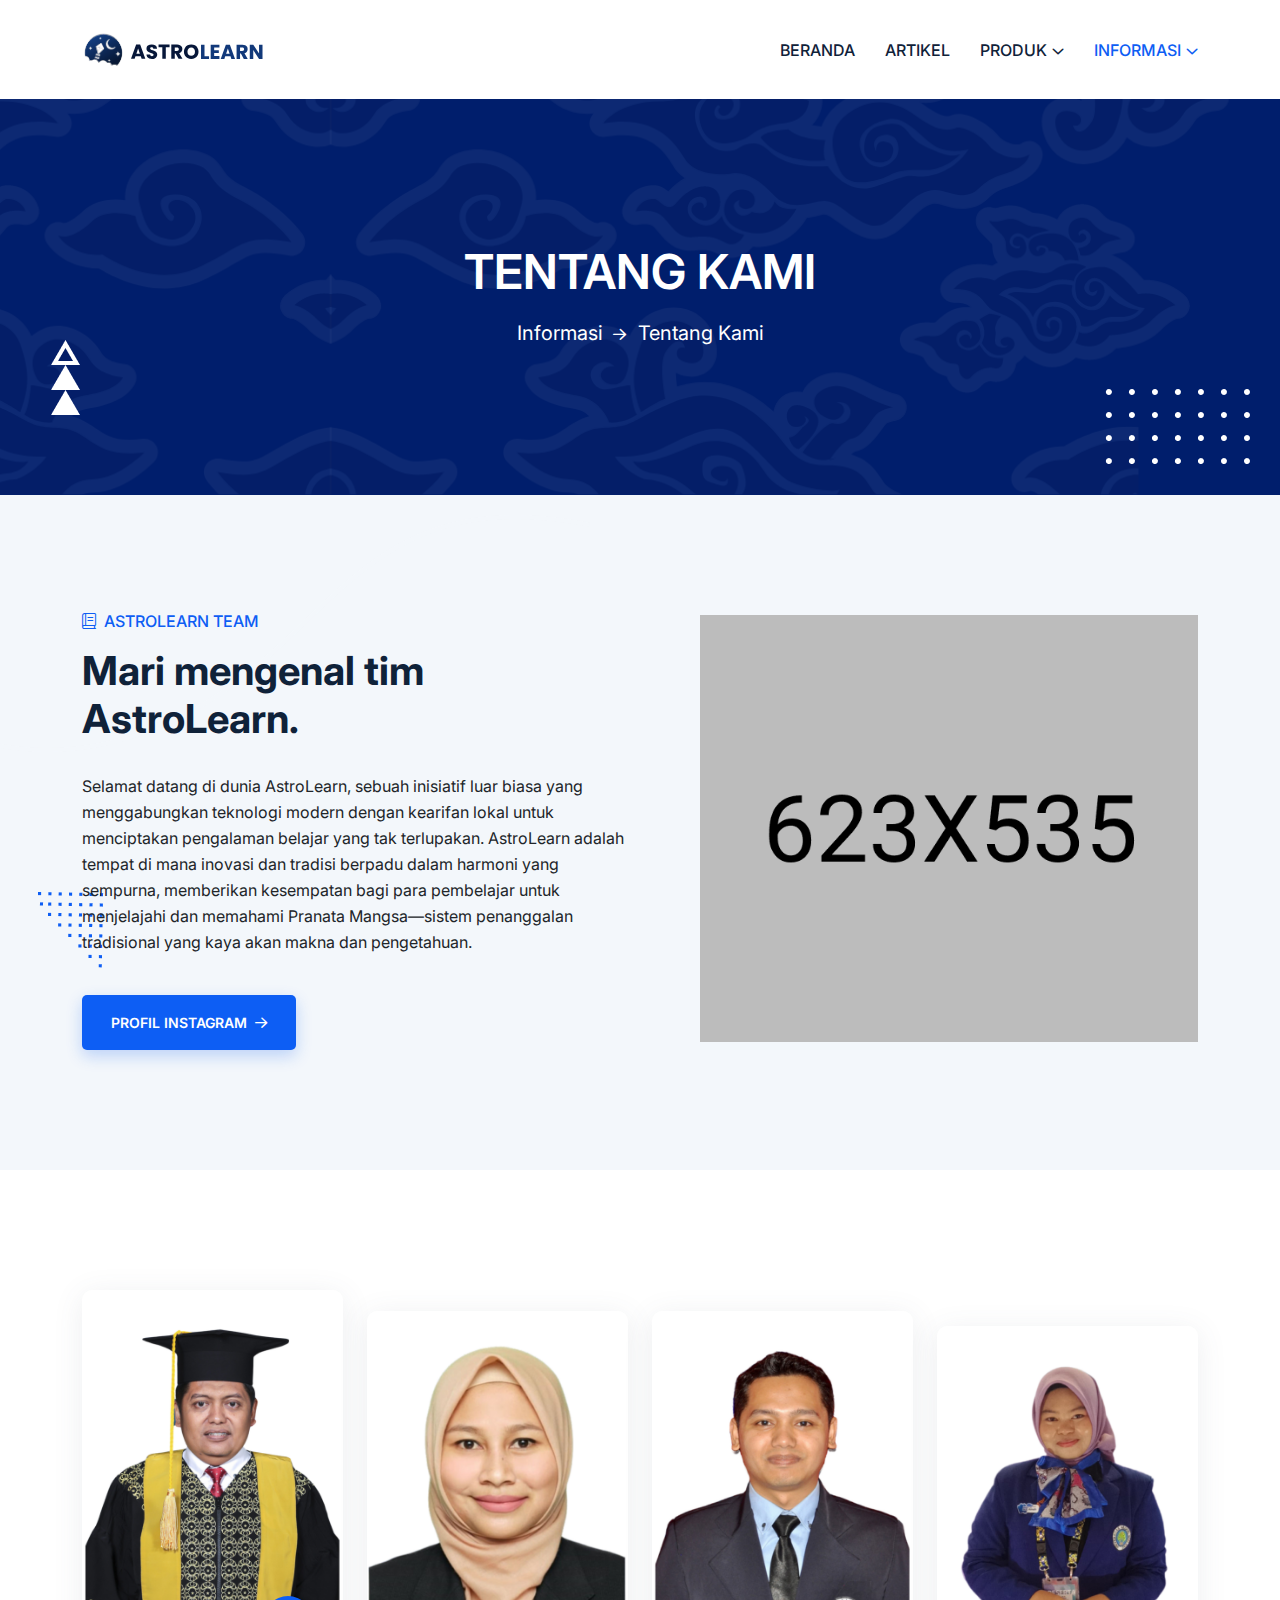
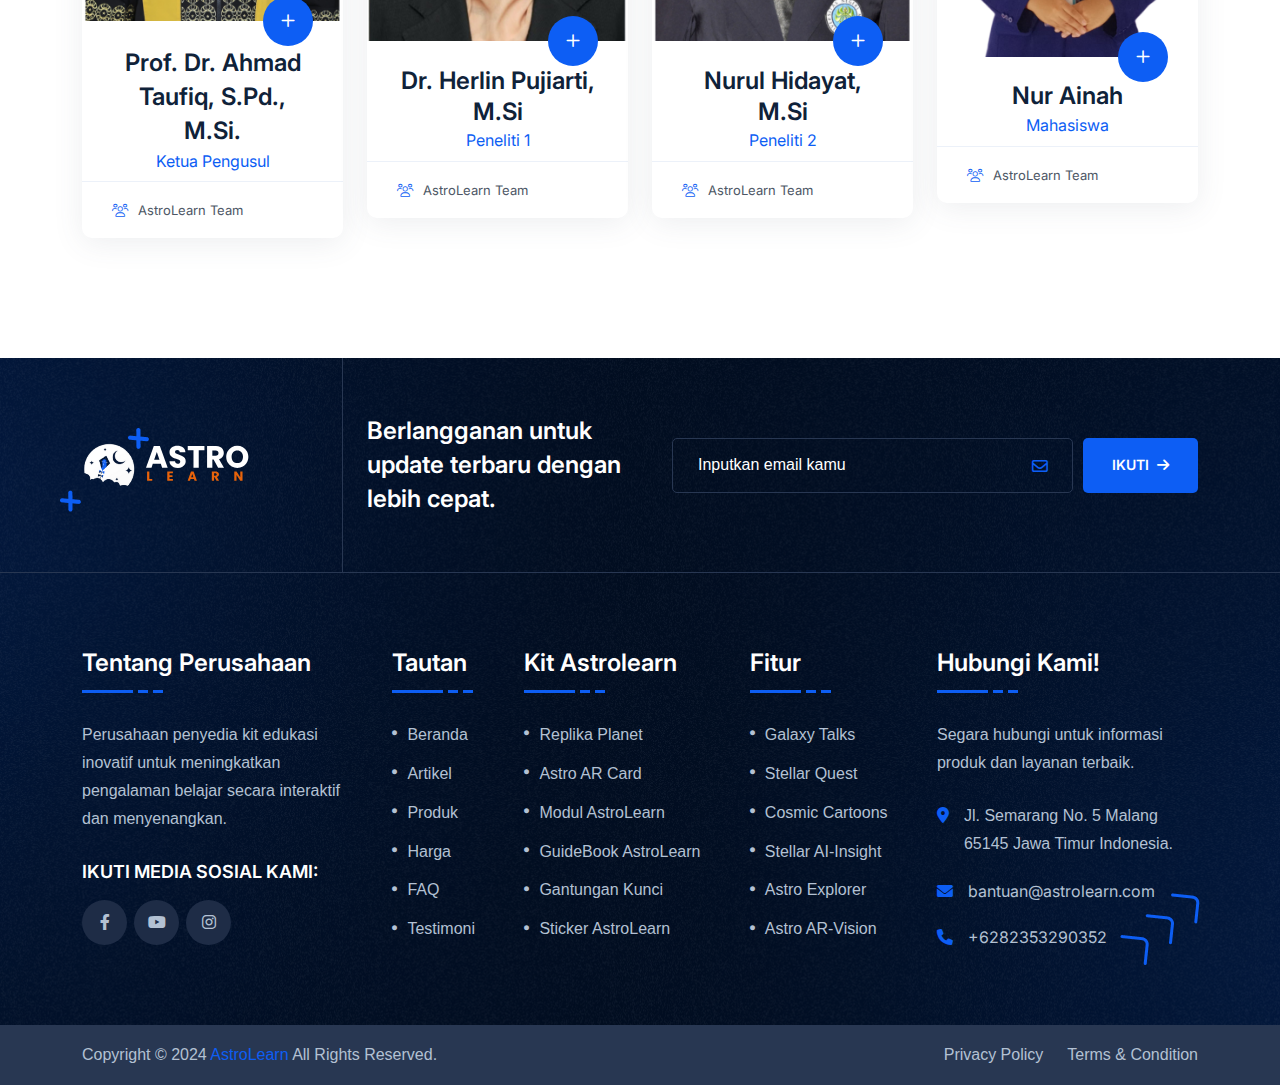
==== about.html @ 266cee1c "chore: add information page, and product page" ====
<!doctype html>
<html class="no-js" lang="zxx">

<head>
    <meta charset="utf-8">
    <meta http-equiv="x-ua-compatible" content="ie=edge">
    <title>AstroLearn</title>
    <meta name="author" content="themeholy">
    <meta name="description" content="Edura - Online Courses & Education HTML Template">
    <meta name="keywords" content="Edura - Online Courses & Education HTML Template">
    <meta name="robots" content="INDEX,FOLLOW">

    <!-- Mobile Specific Metas -->
    <meta name="viewport" content="width=device-width, initial-scale=1, shrink-to-fit=no">

    <!-- Favicons - Place favicon.ico in the root directory -->
    <link rel="icon" type="image/png"  href="assets/img/favicons/favicon.png">
    <link rel="manifest" href="assets/img/favicons/manifest.json">
    <meta name="msapplication-TileColor" content="#ffffff">
    <meta name="msapplication-TileImage" content="assets/img/favicons/ms-icon-144x144.png">
    <meta name="theme-color" content="#ffffff">

    <!--============================== Google Fonts ============================== -->
    <link rel="preconnect" href="https://fonts.googleapis.com">
    <link rel="preconnect" href="https://fonts.gstatic.com" crossorigin>
    <link href="https://fonts.googleapis.com/css2?family=Inter:ital,opsz,wght@0,14..32,100..900;1,14..32,100..900&display=swap" rel="stylesheet">

    <!-- <link rel="preconnect" href="https://fonts.googleapis.com">
    <link rel="preconnect" href="https://fonts.gstatic.com" crossorigin>
    <link href="https://fonts.googleapis.com/css2?family=Baloo+2:wght@400;500;600;700;800&family=Jost:wght@300;400;500;600;700;800;900&family=Roboto:wght@100;300;400;500;700&display=swap" rel="stylesheet"> -->


    <!--============================== All CSS File ============================== -->
    <!-- Bootstrap -->
    <link rel="stylesheet" href="assets/css/bootstrap.min.css">
    <!-- Fontawesome Icon -->
    <link rel="stylesheet" href="assets/css/fontawesome.min.css">
    <!-- Magnific Popup -->
    <link rel="stylesheet" href="assets/css/magnific-popup.min.css">
    <!-- Slick Slider -->
    <link rel="stylesheet" href="assets/css/slick.min.css">
    <!-- Nice Select -->
    <link rel="stylesheet" href="assets/css/nice-select.min.css">
    <!-- Theme Custom CSS -->
    <link rel="stylesheet" href="assets/css/style.css">

    <style>
        .active
        {
            color: #0D5EF4 !important;
        }
        .box-title
        {
            font-size: 1rem;
            font-weight: 600;
            color: #000;
        }
    </style>

</head>
<body>
    <!--============================== Mobile Menu ============================== -->
    <div class="th-menu-wrapper">
        <div class="th-menu-area text-center">
            <button class="th-menu-toggle"><i class="fal fa-times"></i></button>
            <div class="mobile-logo">
                <a href="index.html"><img src="assets/img/logo.svg" alt="AstroLearn"></a>
            </div>
            <div class="th-mobile-menu">
                <ul>
                    <li>
                        <a href="index.html">Beranda</a>
                    </li>
                    <li>
                        <a href="article.html">Artikel</a>
                    </li>
                    <li class="menu-item-has-children">
                        <a href="#">Produk</a>
                        <ul class="sub-menu">
                            <li><a href="kit.html">Kit AstroLearn</a></li>
                            <li><a href="application.html">Aplikasi</a></li>
                        </ul>
                    </li>
                    <li class="menu-item-has-children">
                        <a href="#">Informasi</a>
                        <ul class="sub-menu">
                            <li><a href="about.html">Tentang Kami</a></li>
                            <li><a href="contact.html">Hubungi Kami</a></li>
                        </ul>
                    </li>
                </ul>
            </div>
        </div>
    </div>
    <!--============================== Header Area ==============================-->
    <header class="th-header header-layout4">
        <div class="sticky-wrapper">
            <!-- Main Menu Area -->
            <div class="menu-area">
                <div class="container">
                    <div class="row align-items-center justify-content-between">
                        <div class="col-auto">
                            <div class="header-logo">
                                <a href="index.html"><img src="assets/img/logo.svg" alt="Edura"></a>
                            </div>
                        </div>
                        <div class="col-auto">
                            <nav class="main-menu d-none d-lg-inline-block">
                                <ul>
                                    <li>
                                        <a href="index.html">Beranda</a>
                                    </li>
                                    <li>
                                        <a href="article.html">Artikel</a>
                                    </li>
                                    <li class="menu-item-has-children">
                                        <a href="#">Produk</a>
                                        <ul class="sub-menu">
                                            <li><a href="kit.html">Kit Astrolearn</a></li>
                                            <li><a href="application.html">Aplikasi Astrolearn</a></li>
                                        </ul>
                                    </li>
                                    <li class="menu-item-has-children">
                                        <a href="#" class="active">Informasi</a>
                                        <ul class="sub-menu">
                                            <li><a href="about.html">Tentang Kami</a></li>
                                            <li><a href="contact.html">Hubungi Kami</a></li>
                                        </ul>
                                    </li>
                                </ul>
                            </nav>
                            <button type="button" class="th-menu-toggle d-block d-lg-none"><i class="far fa-bars"></i></button>
                        </div>
                    </div>
                </div>
            </div>
        </div>
    </header>

    <!--============================== Breadcumb ============================== -->
    <div class="breadcumb-wrapper " data-bg-src="assets/img/bg/breadcumb-bg.jpg" data-overlay="title" data-opacity="8">
        <div class="breadcumb-shape" data-bg-src="assets/img/bg/breadcumb_shape_1_1.png">
        </div>
        <div class="shape-mockup breadcumb-shape2 jump d-lg-block d-none" data-right="30px" data-bottom="30px">
            <img src="assets/img/bg/breadcumb_shape_1_2.png" alt="shape">
        </div>
        <div class="shape-mockup breadcumb-shape3 jump-reverse d-lg-block d-none" data-left="50px" data-bottom="80px">
            <img src="assets/img/bg/breadcumb_shape_1_3.png" alt="shape">
        </div>
        <div class="container">
            <div class="breadcumb-content text-center">
                <h1 class="breadcumb-title">Tentang Kami</h1>
                <ul class="breadcumb-menu">
                    <li><a href="index.html">Informasi</a></li>
                    <li>Tentang Kami</li>
                </ul>
            </div>
        </div>
    </div>
    
    <!--============================== Became A Instructor Area ==============================-->
    <div class="overflow-hidden position-relative space bg-smoke" id="team-sec">
        <div class="shape-mockup instructor-bg-shape1 jump d-lg-block d-none" data-left="3%" data-bottom="30%">
            <img src="assets/img/normal/blog-3-bg-shape.png" alt="img">
        </div>
        <div class="instructor_bg_shape2 shape-mockup d-xl-block d-none" data-left="-15%" data-top="3%">
            <img src="assets/img/normal/instructor_1_shape1.png" alt="img">
        </div>
        <div class="container">
            <div class="row">
                <div class="col-xl-6 order-xl-2">
                    <div class="become-instructor-img mb-5 mb-xl-0 ms-xl-5">
                        <img src="assets/img/normal/become-instructor-thumb.png" alt="img">
                    </div>
                </div>
                <div class="col-xl-6 order-xl-1">
                    <div class="title-area mb-30">
                        <span class="sub-title"><i class="fal fa-book me-1"></i> AstroLearn Team</span>
                        <h2 class="sec-title">Mari mengenal tim AstroLearn.</h2>
                    </div>
                    <div class="row gy-4">
                        <span class="text-dark">Selamat datang di dunia AstroLearn, sebuah inisiatif luar biasa yang menggabungkan teknologi modern dengan kearifan lokal untuk menciptakan pengalaman belajar yang tak terlupakan. AstroLearn adalah tempat di mana inovasi dan tradisi berpadu dalam harmoni yang sempurna, memberikan kesempatan bagi para pembelajar untuk menjelajahi dan memahami Pranata Mangsa—sistem penanggalan tradisional yang kaya akan makna dan pengetahuan.</span>
                    </div>
                    <a href="https://www.instagram.com/astrolearn.id/?hl=en" class="th-btn mt-40">Profil Instagram <i class="fa-regular fa-arrow-right ms-1"></i></a>
                </div>
            </div>
        </div>
    </div>
    <!--============================== Team Area ==============================-->
    <div class="team-area overflow-hidden space">
        <div class="container">
            <div class="row align-items-center gy-4">
                <!-- Single Item -->
                <div class="col-sm-6 col-lg-3 col-xl-3">
                    <div class="team-card style3">
                        <div class="team-img-wrap">
                            <div class="team-img">
                                <img src="assets/img/team/1.png" alt="Team">
                            </div>
                        </div>
                        <div class="team-hover-wrap">
                            <div class="team-social">
                                <a href="#" class="icon-btn">
                                    <i class="far fa-plus"></i>
                                </a>
                                <div class="th-social">
                                    <a target="_blank" href="https://vimeo.com/"><i class="fab fa-vimeo-v"></i></a>
                                    <a target="_blank" href="https://linkedin.com/"><i class="fab fa-linkedin-in"></i></a>
                                    <a target="_blank" href="https://twitter.com/"><i class="fab fa-twitter"></i></a>
                                    <a target="_blank" href="https://facebook.com/"><i class="fab fa-facebook-f"></i></a>
                                </div>
                            </div>
                            <div class="team-content text-center">
                                <h5 class="team-title"><a href="team-details.html">Prof. Dr. Ahmad Taufiq, S.Pd., M.Si.</a></h5>
                                <span class="team-desig">Ketua Pengusul</span>
                            </div>
                            <div class="team-info">
                                <span><i class="fa-light fa-users"></i>AstroLearn Team</span>
                            </div>
                        </div>
                    </div>
                </div>

                <!-- Single Item -->
                <div class="col-sm-6 col-lg-3 col-xl-3">
                    <div class="team-card style3">
                        <div class="team-img-wrap">
                            <div class="team-img">
                                <img src="assets/img/team/2.png" alt="Team">
                            </div>
                        </div>
                        <div class="team-hover-wrap">
                            <div class="team-social">
                                <a href="#" class="icon-btn">
                                    <i class="far fa-plus"></i>
                                </a>
                                <div class="th-social">
                                    <a target="_blank" href="https://vimeo.com/"><i class="fab fa-vimeo-v"></i></a>
                                    <a target="_blank" href="https://linkedin.com/"><i class="fab fa-linkedin-in"></i></a>
                                    <a target="_blank" href="https://twitter.com/"><i class="fab fa-twitter"></i></a>
                                    <a target="_blank" href="https://facebook.com/"><i class="fab fa-facebook-f"></i></a>
                                </div>
                            </div>
                            <div class="team-content text-center">
                                <h3 class="team-title"><a href="team-details.html">Dr. Herlin Pujiarti, M.Si</a></h3>
                                <span class="team-desig">Peneliti 1</span>
                            </div>
                            <div class="team-info">
                                <span><i class="fa-light fa-users"></i>AstroLearn Team</span>
                            </div>
                        </div>
                    </div>
                </div>

                <!-- Single Item -->
                <div class="col-sm-6 col-lg-3 col-xl-3">
                    <div class="team-card style3">
                        <div class="team-img-wrap">
                            <div class="team-img">
                                <img src="assets/img/team/3.png" alt="Team">
                            </div>
                        </div>
                        <div class="team-hover-wrap">
                            <div class="team-social">
                                <a href="#" class="icon-btn">
                                    <i class="far fa-plus"></i>
                                </a>
                                <div class="th-social">
                                    <a target="_blank" href="https://vimeo.com/"><i class="fab fa-vimeo-v"></i></a>
                                    <a target="_blank" href="https://linkedin.com/"><i class="fab fa-linkedin-in"></i></a>
                                    <a target="_blank" href="https://twitter.com/"><i class="fab fa-twitter"></i></a>
                                    <a target="_blank" href="https://facebook.com/"><i class="fab fa-facebook-f"></i></a>
                                </div>
                            </div>
                            <div class="team-content text-center">
                                <h3 class="team-title"><a href="team-details.html">Nurul Hidayat, M.Si</a></h3>
                                <span class="team-desig">Peneliti 2</span>
                            </div>
                            <div class="team-info">
                                <span><i class="fa-light fa-users"></i>AstroLearn Team</span>
                            </div>
                        </div>
                    </div>
                </div>

                <!-- Single Item -->
                <div class="col-sm-6 col-lg-3 col-xl-3">
                    <div class="team-card style3">
                        <div class="team-img-wrap">
                            <div class="team-img">
                                <img src="assets/img/team/4.png" alt="Team">
                            </div>
                        </div>
                        <div class="team-hover-wrap">
                            <div class="team-social">
                                <a href="#" class="icon-btn">
                                    <i class="far fa-plus"></i>
                                </a>
                                <div class="th-social">
                                    <a target="_blank" href="https://vimeo.com/"><i class="fab fa-vimeo-v"></i></a>
                                    <a target="_blank" href="https://linkedin.com/"><i class="fab fa-linkedin-in"></i></a>
                                    <a target="_blank" href="https://twitter.com/"><i class="fab fa-twitter"></i></a>
                                    <a target="_blank" href="https://facebook.com/"><i class="fab fa-facebook-f"></i></a>
                                </div>
                            </div>
                            <div class="team-content text-center">
                                <h3 class="team-title"><a href="team-details.html">Nur Ainah</a></h3>
                                <span class="team-desig">Mahasiswa</span>
                            </div>
                            <div class="team-info">
                                <span><i class="fa-light fa-users"></i>AstroLearn Team</span>
                            </div>
                        </div>
                    </div>
                </div>
            </div>
        </div>
    </div>

    <!--============================== Footer Area ==============================-->
    <footer class="footer-wrapper footer-layout-default" data-bg-src="assets/img/bg/footer-bg.png">
        <div class="shape-mockup footer-shape1 jump" data-left="60px" data-top="70px">
            <img src="assets/img/normal/footer-bg-shape1.png" alt="img">
        </div>
        <div class="shape-mockup footer-shape2 jump-reverse" data-right="80px" data-bottom="120px">
            <img src="assets/img/normal/footer-bg-shape2.png" alt="img">
        </div>
        <div class="footer-top">
            <div class="container">
                <div class="row align-items-center">
                    <div class="col-lg-3">
                        <div class="footer-logo">
                            <a href="index.html"><img src="assets/img/logo-white.svg" alt="edura"></a>
                        </div>
                    </div>
                    <div class="col-lg-9">
                        <div class="newsletter-wrap">
                            <h5 class="newsletter-title">Berlangganan untuk update terbaru dengan lebih cepat.</h5>
                            <form action="#" class="newsletter-form">
                                <div class="form-group">
                                    <input type="text" class="form-control" placeholder="Inputkan email kamu">
                                    <i class="far fa-envelope"></i>
                                </div>
                                <button type="submit" class="th-btn style3">Ikuti<i class="fas fa-arrow-right ms-2"></i></button>
                            </form>
                        </div>
                    </div>
                </div>
            </div>
        </div>
        <div class="widget-area">
            <div class="container">
                <div class="row justify-content-between">
                    <div class="col-md-6 col-xxl-3 col-xl-3">
                        <div class="widget footer-widget">
                            <div class="th-widget-about">
                                <h3 class="widget_title">Tentang Perusahaan</h3>
                                <p class="about-text">Perusahaan penyedia kit edukasi inovatif untuk meningkatkan pengalaman belajar secara interaktif dan menyenangkan.</p>
                                <div class="th-social">
                                    <h6 class="title text-white">IKUTI MEDIA SOSIAL KAMI:</h6>
                                    <a href="https://www.facebook.com/"><i class="fab fa-facebook-f"></i></a>
                                    <!-- <a href="https://www.twitter.com/"><i class="fab fa-twitter"></i></a> -->
                                    <!-- <a href="https://www.linkedin.com/"><i class="fab fa-linkedin-in"></i></a> -->
                                    <a href="https://www.youtube.com/"><i class="fab fa-youtube"></i></a>
                                    <a href="https://www.instagram.com/astrolearn.id/?hl=en"><i class="fab fa-instagram"></i></a>
                                    <!-- <a href="https://www.skype.com/"><i class="fab fa-skype"></i></a> -->
                                </div>
                            </div>
                        </div>
                    </div>
                    <div class="col-md-6 col-xl-auto">
                        <div class="widget widget_nav_menu footer-widget">
                            <h3 class="widget_title">Tautan</h3>
                            <div class="menu-all-pages-container">
                                <ul class="menu">
                                    <li><a href="course.html">Beranda</a></li>
                                    <li><a href="course.html">Artikel</a></li>
                                    <li><a href="course.html">Produk</a></li>
                                    <li><a href="course.html">Harga</a></li>
                                    <li><a href="course.html">FAQ</a></li>
                                    <li><a href="course.html">Testimoni</a></li>
                                </ul>
                            </div>
                        </div>
                    </div>
                    <div class="col-md-6 col-xl-auto">
                        <div class="widget widget_nav_menu footer-widget">
                            <h3 class="widget_title">Kit Astrolearn</h3>
                            <div class="menu-all-pages-container">
                                <ul class="menu">
                                    <li><a href="course-details.html">Replika Planet</a></li>
                                    <li><a href="course-details.html">Astro AR Card</a></li>
                                    <li><a href="course-details.html">Modul AstroLearn</a></li>
                                    <li><a href="course-details.html">GuideBook AstroLearn</a></li>
                                    <li><a href="course-details.html">Gantungan Kunci</a></li>
                                    <li><a href="course-details.html">Sticker AstroLearn</a></li>
                                </ul>
                            </div>
                        </div>
                    </div>
                    <div class="col-md-6 col-xl-auto">
                        <div class="widget widget_nav_menu footer-widget">
                            <h3 class="widget_title">Fitur</h3>
                            <div class="menu-all-pages-container">
                                <ul class="menu">
                                    <li><a href="contact.html">Galaxy Talks</a></li>
                                    <li><a href="contact.html">Stellar Quest</a></li>
                                    <li><a href="contact.html">Cosmic Cartoons</a></li>
                                    <li><a href="contact.html">Stellar AI-Insight</a></li>
                                    <li><a href="contact.html">Astro Explorer</a></li>
                                    <li><a href="contact.html">Astro AR-Vision</a></li>
                                </ul>
                            </div>
                        </div>
                    </div>
                    <div class="col-md-6 col-xxl-3 col-xl-3">
                        <div class="widget widget_contact footer-widget">
                            <h3 class="widget_title">Hubungi Kami!</h3>
                            <p class="contact-text">Segara hubungi untuk informasi produk dan layanan terbaik.</p>
                            <div class="th-widget-contact">
                                <div class="info-box-wrap">
                                    <div class="info-box_icon">
                                        <i class="fas fa-location-dot"></i>
                                    </div>
                                    <p class="info-box_text">
                                        Jl. Semarang No. 5 Malang 65145 Jawa Timur Indonesia.
                                    </p>
                                </div>
                                <div class="info-box-wrap">
                                    <div class="info-box_icon">
                                        <i class="fas fa-envelope"></i>
                                    </div>
                                    <a href="mailto:info@Edura.com" class="info-box_link">bantuan@astrolearn.com</a>
                                </div>
                                <div class="info-box-wrap">
                                    <div class="info-box_icon">
                                        <i class="fas fa-phone"></i>
                                    </div>
                                    <a href="tel:+11234567890" class="info-box_link">+6282353290352</a>
                                </div>
                            </div>
                        </div>
                    </div>
                </div>
            </div>
        </div>
        <div class="copyright-wrap">
            <div class="container">
                <div class="row justify-content-between align-items-center">
                    <div class="col-md-6">
                        <p class="copyright-text">Copyright © 2024 <a href="index.html">AstroLearn</a> All Rights Reserved.</p>
                    </div>
                    <div class="col-md-6 text-end d-none d-md-block">
                        <div class="footer-links">
                            <ul>
                                <li><a href="about.html">Privacy Policy</a></li>
                                <li><a href="about.html">Terms & Condition</a></li>
                            </ul>
                        </div>
                    </div>
                </div>
            </div>
        </div>
    </footer>

    <!--******************************** Code End  Here ******************************** -->

    <!-- Scroll To Top -->
    <div class="scroll-top">
        <svg class="progress-circle svg-content" width="100%" height="100%" viewBox="-1 -1 102 102">
            <path d="M50,1 a49,49 0 0,1 0,98 a49,49 0 0,1 0,-98" style="transition: stroke-dashoffset 10ms linear 0s; stroke-dasharray: 307.919, 307.919; stroke-dashoffset: 307.919;"></path>
        </svg>
    </div>

    <!--============================== All Js File ============================== -->
    <!-- Jquery -->
    <script src="assets/js/vendor/jquery-3.6.0.min.js"></script>
    <!-- Slick Slider -->
    <script src="assets/js/slick.min.js"></script>
    <!-- Bootstrap -->
    <script src="assets/js/bootstrap.min.js"></script>
    <!-- Magnific Popup -->
    <script src="assets/js/jquery.magnific-popup.min.js"></script>
    <!-- Counter Up -->
    <script src="assets/js/jquery.counterup.min.js"></script>
    <!-- Circle Progress -->
    <script src="assets/js/circle-progress.js"></script>
    <!-- Range Slider -->
    <script src="assets/js/jquery-ui.min.js"></script>
    <!-- Isotope Filter -->
    <script src="assets/js/imagesloaded.pkgd.min.js"></script>
    <script src="assets/js/isotope.pkgd.min.js"></script>
    <!-- Tilt JS -->
    <script src="assets/js/tilt.jquery.min.js"></script>
    <!-- Tweenmax JS -->
    <script src="assets/js/tweenmax.min.js"></script>
    <!-- Nice Select JS -->
    <script src="assets/js/nice-select.min.js"></script>
    <!-- Main Js File -->
    <script src="assets/js/main.js"></script>
</body>

</html>
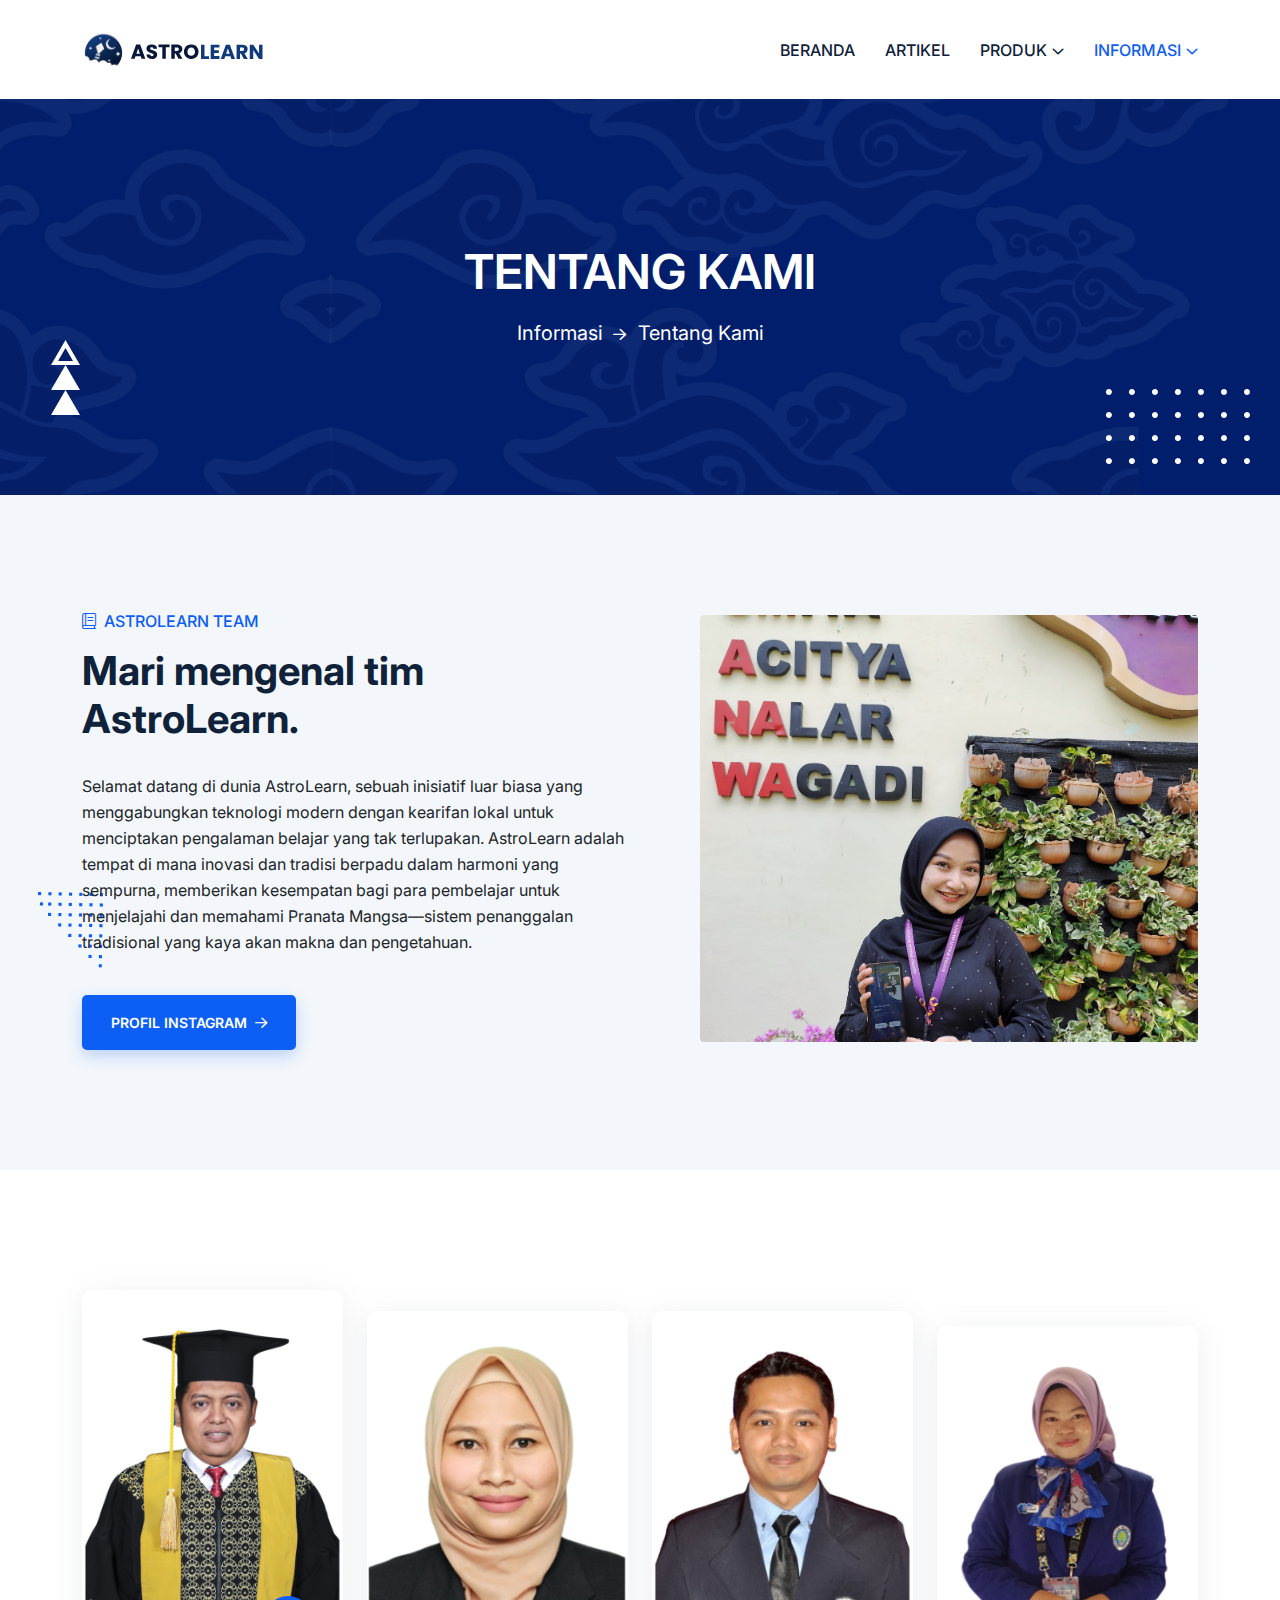
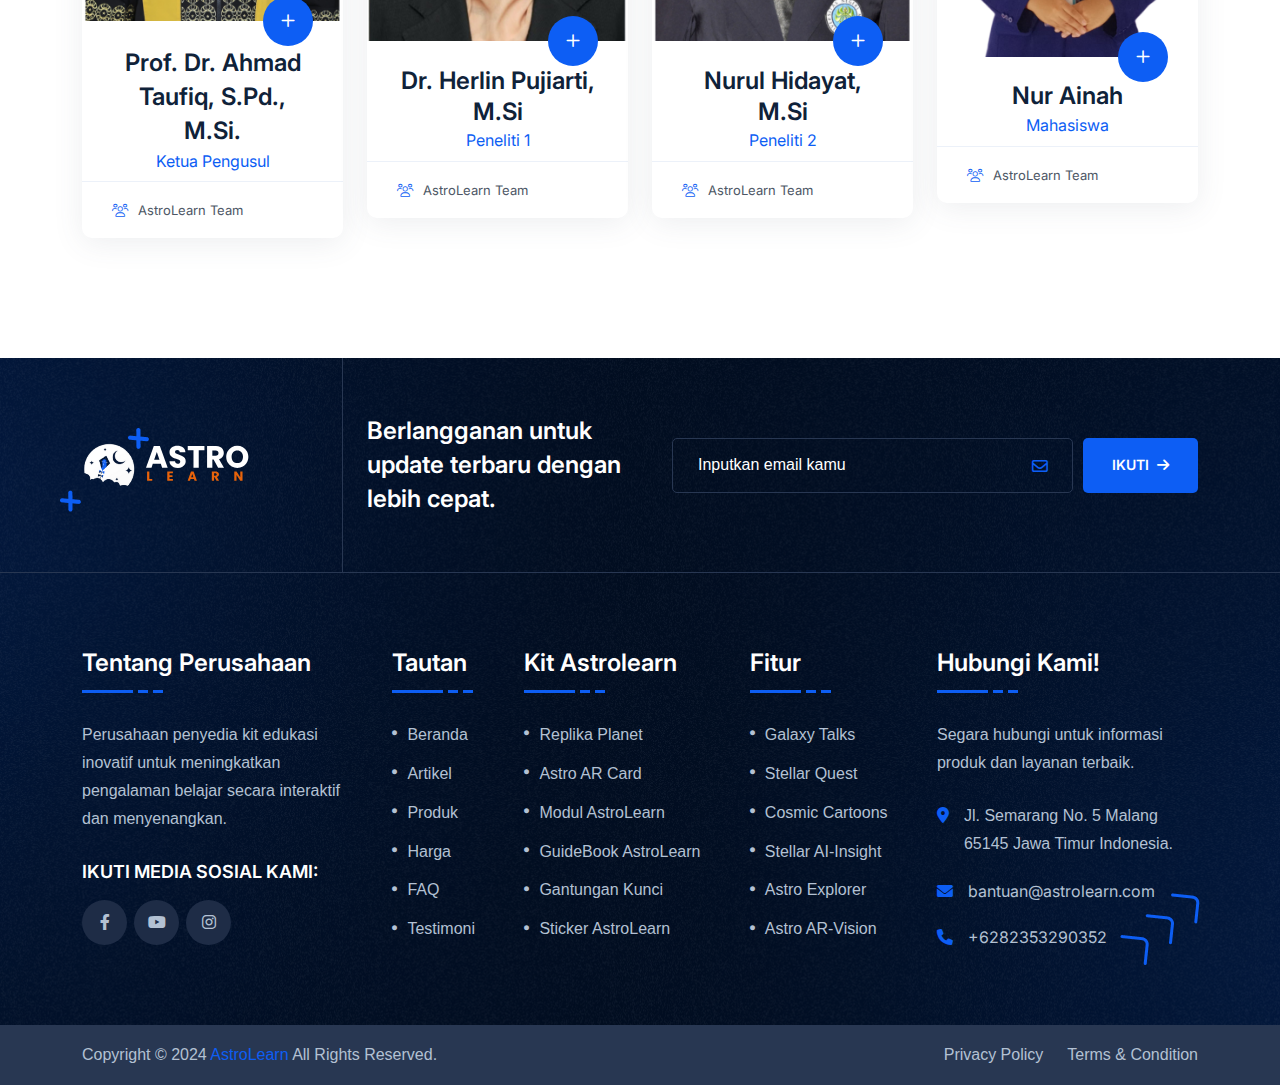
==== commit 571989b4: "chore: add article page" ====
--- a/about.html
+++ b/about.html
@@ -170,7 +170,7 @@
             <div class="row">
                 <div class="col-xl-6 order-xl-2">
                     <div class="become-instructor-img mb-5 mb-xl-0 ms-xl-5">
-                        <img src="assets/img/normal/become-instructor-thumb.png" alt="img">
+                        <img src="assets/img/normal/become-instructor-thumb.png" class="rounded" alt="img">
                     </div>
                 </div>
                 <div class="col-xl-6 order-xl-1">
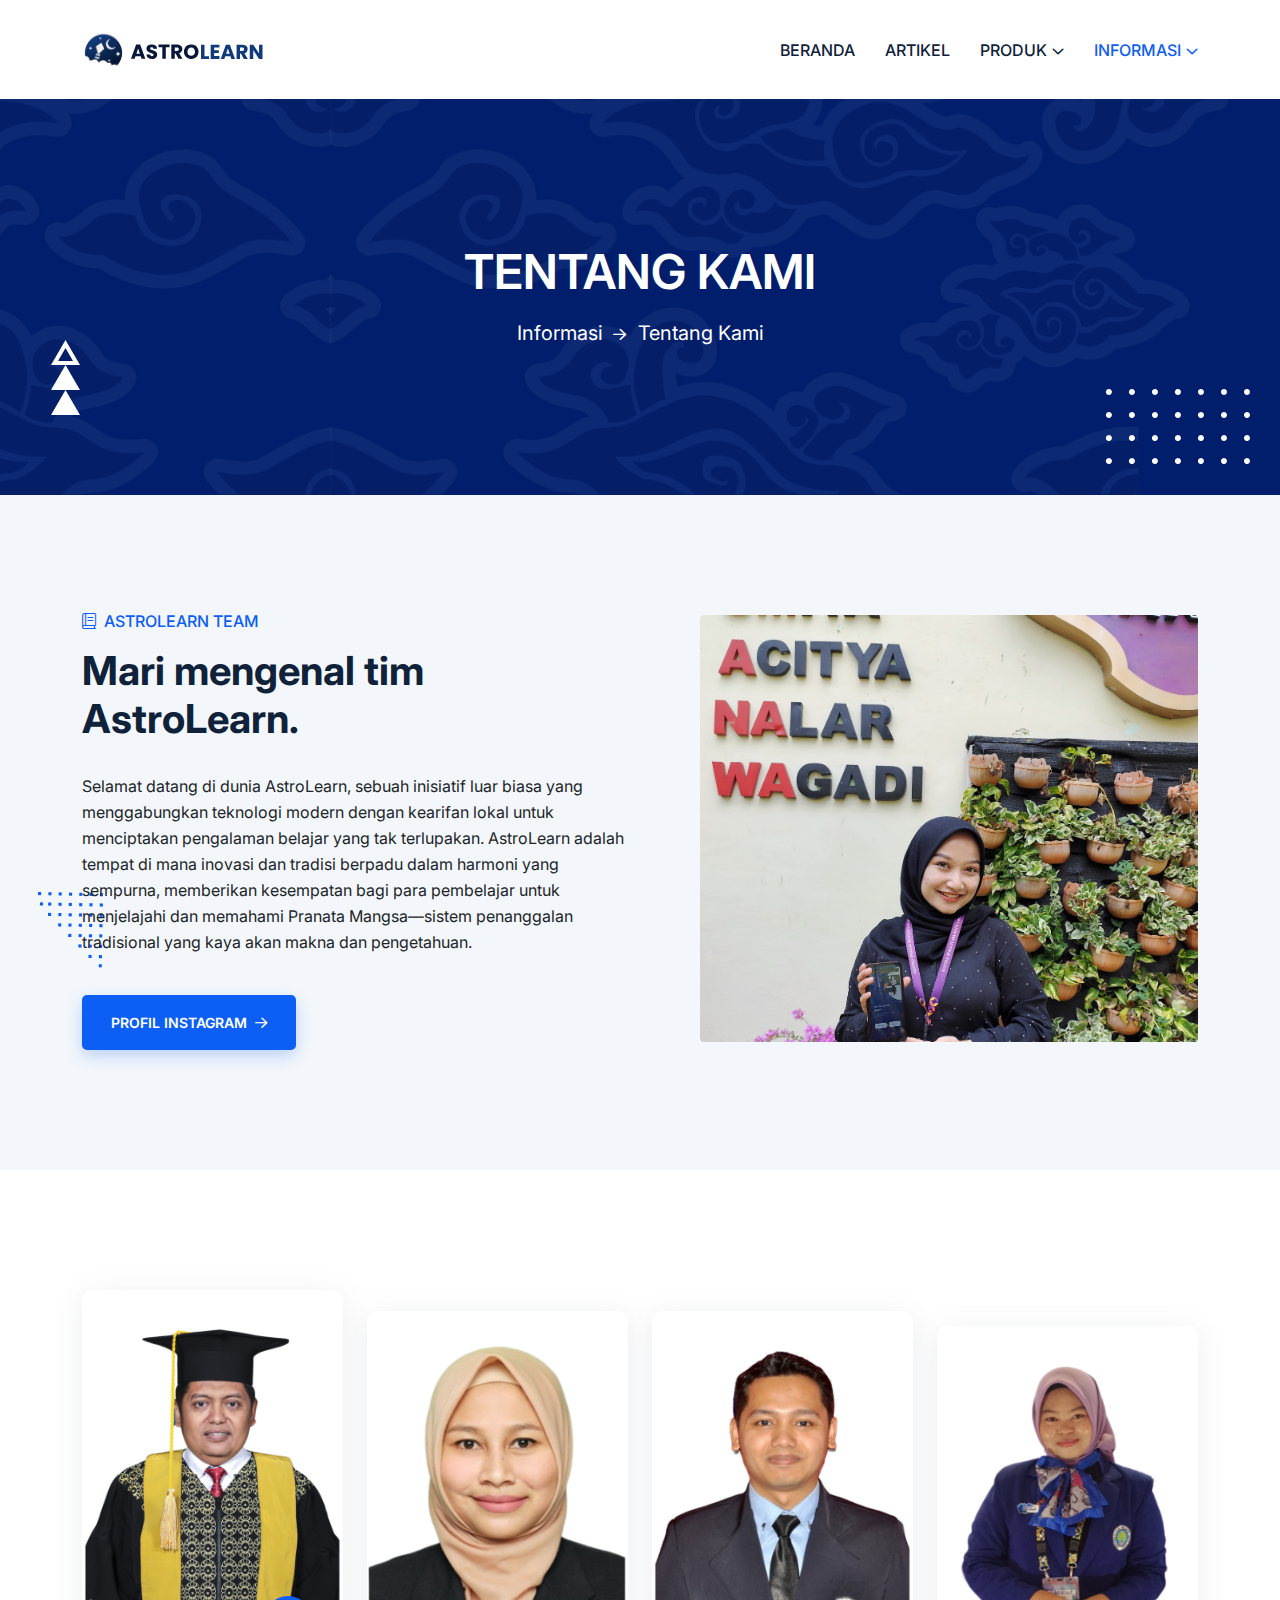
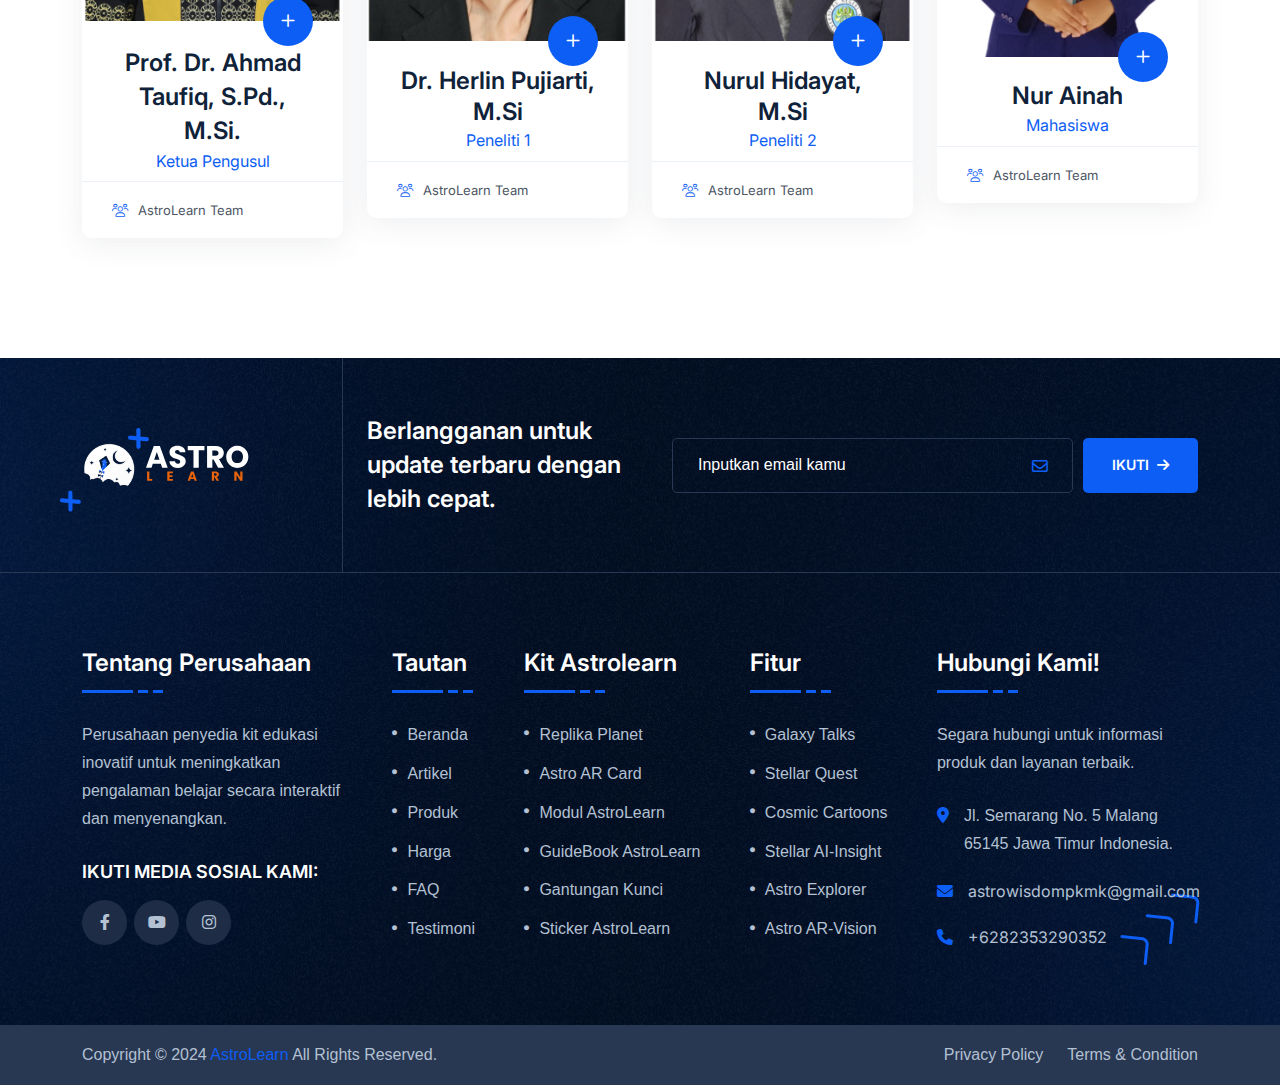
==== commit 536c2e24: "chore: change product and beranda page" ====
--- a/about.html
+++ b/about.html
@@ -430,7 +430,7 @@
                                     <div class="info-box_icon">
                                         <i class="fas fa-envelope"></i>
                                     </div>
-                                    <a href="mailto:info@Edura.com" class="info-box_link">bantuan@astrolearn.com</a>
+                                    <a href="mailto:info@Edura.com" class="info-box_link">astrowisdompkmk@gmail.com</a>
                                 </div>
                                 <div class="info-box-wrap">
                                     <div class="info-box_icon">
